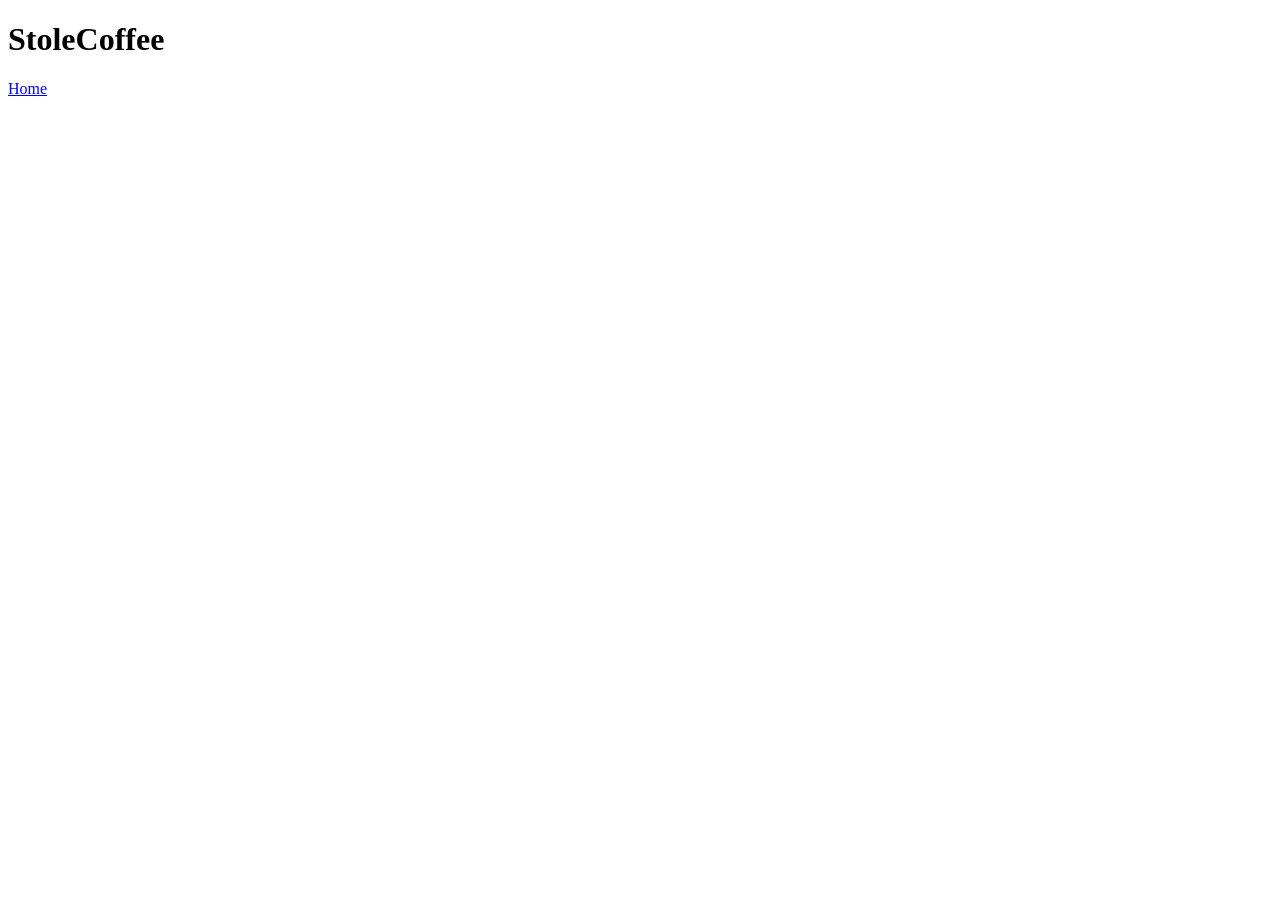
==== index.html @ bc3f7f2f "index.html、README.md、style.cssの作成" ====
<!DOCTYPE html>
<html lang="ja">

<head>
    <meta charset="UTF-8">
    <meta name="viewport" content="width=device-width, initial-scale=1.0">
    <title>StoleCoffee</title>
</head>

<body>
    <h1>StoleCoffee</h1>
    <a href="index.html">Home</a>
    <a href=""></a>
    <a href=""></a>
    <a href=""></a>
</body>

</html>
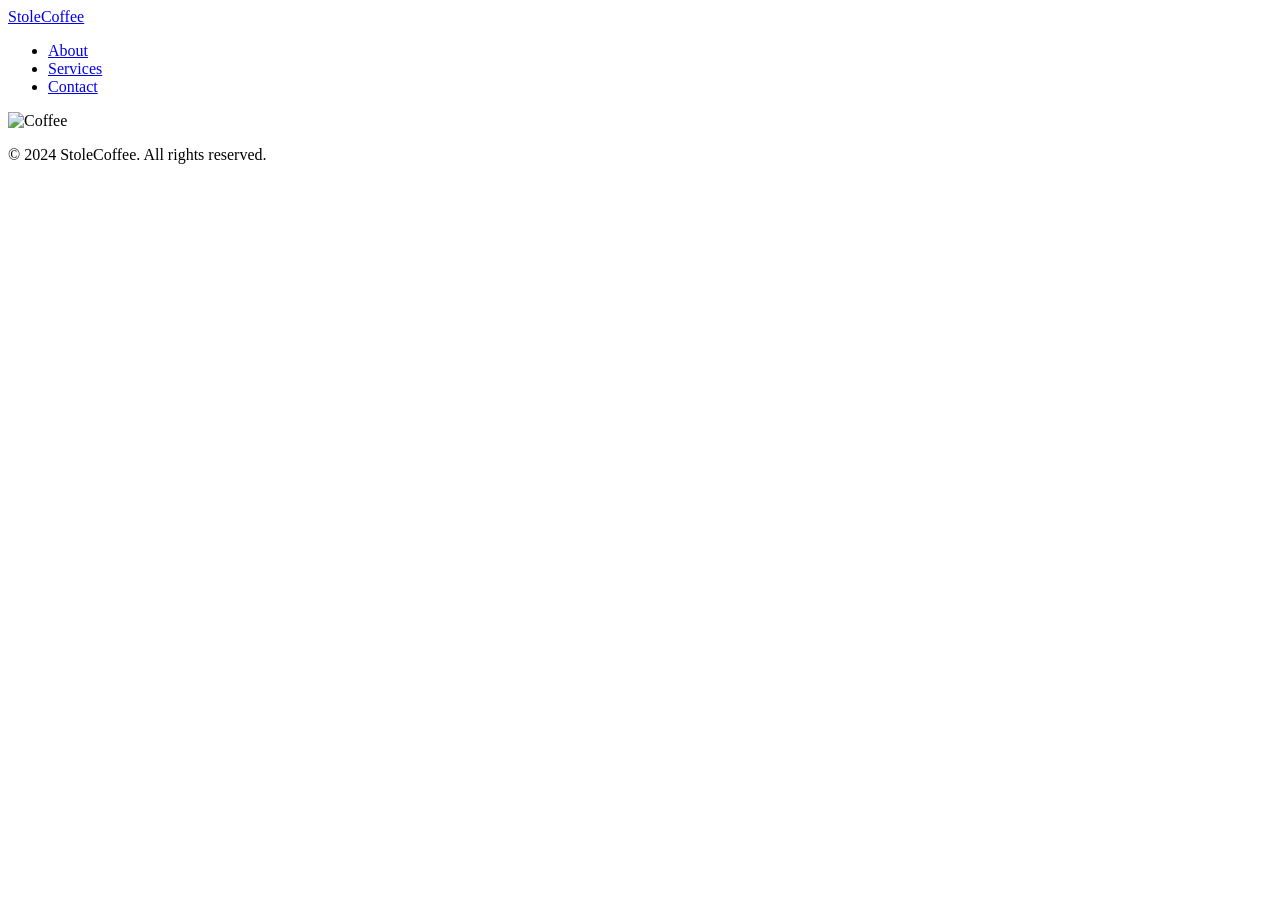
==== commit e4b26d56: "index.htmlの編集と画像の追加" ====
--- a/index.html
+++ b/index.html
@@ -5,14 +5,25 @@
     <meta charset="UTF-8">
     <meta name="viewport" content="width=device-width, initial-scale=1.0">
     <title>StoleCoffee</title>
+    <link rel="stylesheet" href="style.css">
 </head>
-
 <body>
-    <h1>StoleCoffee</h1>
-    <a href="index.html">Home</a>
-    <a href=""></a>
-    <a href=""></a>
-    <a href=""></a>
+    <header>
+        <a class="header-logo" href="index.html">StoleCoffee</a>
+        <nav class="header-nav">
+            <ul class="header-list">
+                <li class="header-item"><a href="about.html">About</a></li>
+                <li class="header-item"><a href="services.html">Services</a></li>
+                <li class="header-item"><a href="contact.html">Contact</a></li>
+            </ul>
+        </nav>
+    </header>
+    <main>
+        <img src="img/coffee.png" alt="Coffee" class="main-image">
+    </main>
+    <footer>
+        <p>&copy; 2024 StoleCoffee. All rights reserved.</p>
+    </footer>
 </body>
 
 </html>
--- a/style.css
+++ b/style.css
@@ -0,0 +1 @@
+@charset "UTF-8";
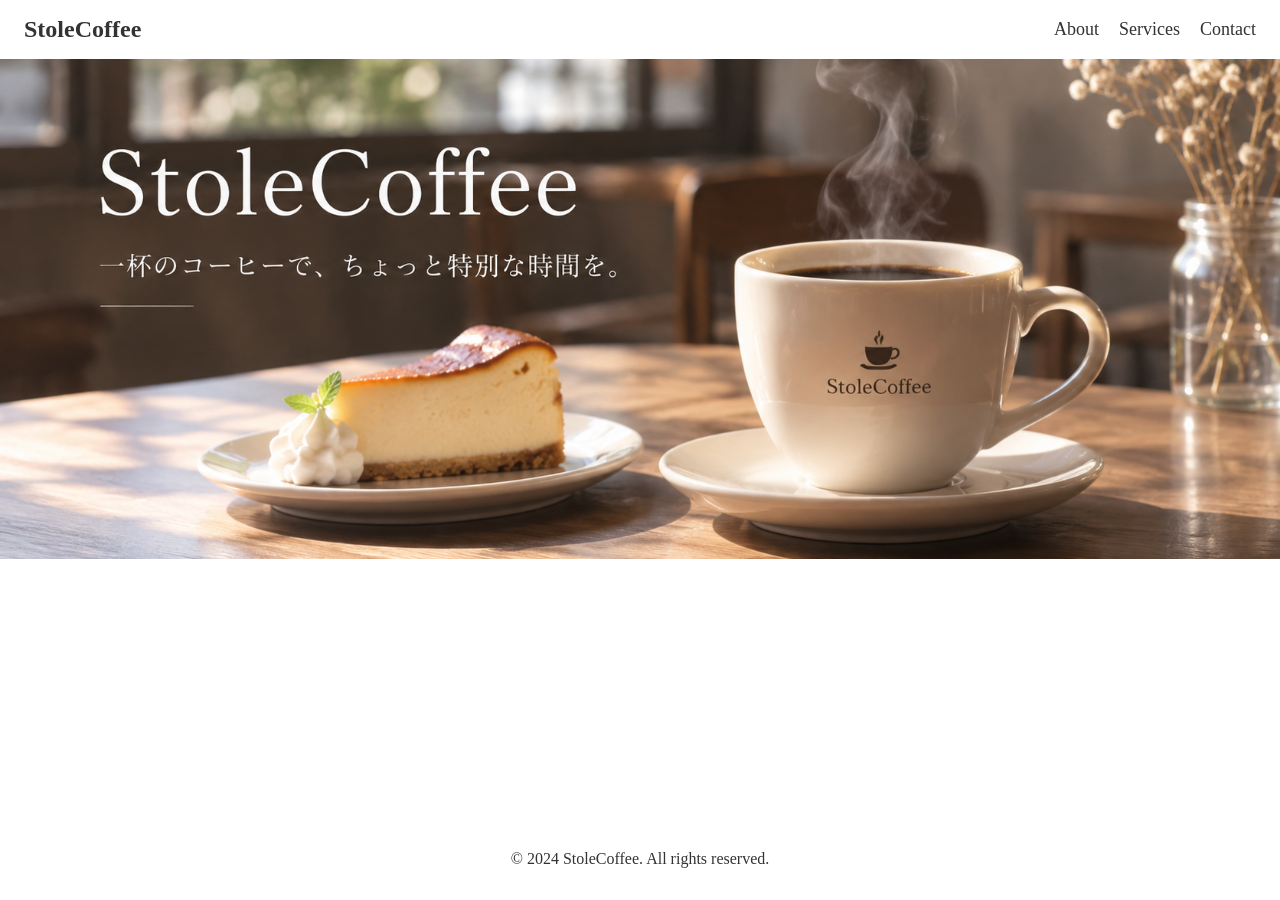
==== commit 872e80b1: "cssファイルの追加とindex.htmlの編集" ====
--- a/index.html
+++ b/index.html
@@ -5,8 +5,11 @@
     <meta charset="UTF-8">
     <meta name="viewport" content="width=device-width, initial-scale=1.0">
     <title>StoleCoffee</title>
+    <link rel="stylesheet" href="top.css">
+    <link rel="stylesheet" href="template.css">
     <link rel="stylesheet" href="style.css">
 </head>
+
 <body>
     <header>
         <a class="header-logo" href="index.html">StoleCoffee</a>
@@ -19,7 +22,7 @@
         </nav>
     </header>
     <main>
-        <img src="img/coffee.png" alt="Coffee" class="main-image">
+        <img src="image/coffee.png" alt="Coffee" class="main-image">
     </main>
     <footer>
         <p>&copy; 2024 StoleCoffee. All rights reserved.</p>
--- a/top.css
+++ b/top.css
@@ -0,0 +1,6 @@
+@charset "UTF-8";
+.main-image{
+    width: 100%;
+    height: 500px;
+    object-fit: cover;
+}
--- a/template.css
+++ b/template.css
@@ -0,0 +1,39 @@
+@charset "UTF-8";
+header{
+    display: flex;
+    justify-content: space-between;
+    align-items: center;
+    background-color: #fff;
+    color: #333;
+    padding: 16px 24px;
+    box-shadow: 0px -2px 4px rgba(0, 0, 0, 0.1);
+}
+.header-logo{
+    font-size: 24px;
+    font-weight: bold;
+    color: #333;
+    text-decoration: none;
+}
+.header-nav{
+    display: flex;
+}
+.header-list{
+    display: flex;
+    list-style: none;
+    align-items: center;
+    margin: 0;
+    padding: 0;
+    gap: 20px;
+}
+.header-item a{
+    color: #333;
+    text-decoration: none;
+    font-size: 18px;
+}
+footer{
+    background-color: #fff;
+    color: #333;
+    text-align: center;
+    padding: 16px 24px;
+    margin-top: auto;
+}
--- a/style.css
+++ b/style.css
@@ -1 +1,7 @@
 @charset "UTF-8";
+body{
+    display: flex;
+    flex-direction: column;
+    margin: 0;
+    min-height: 100vh;
+}
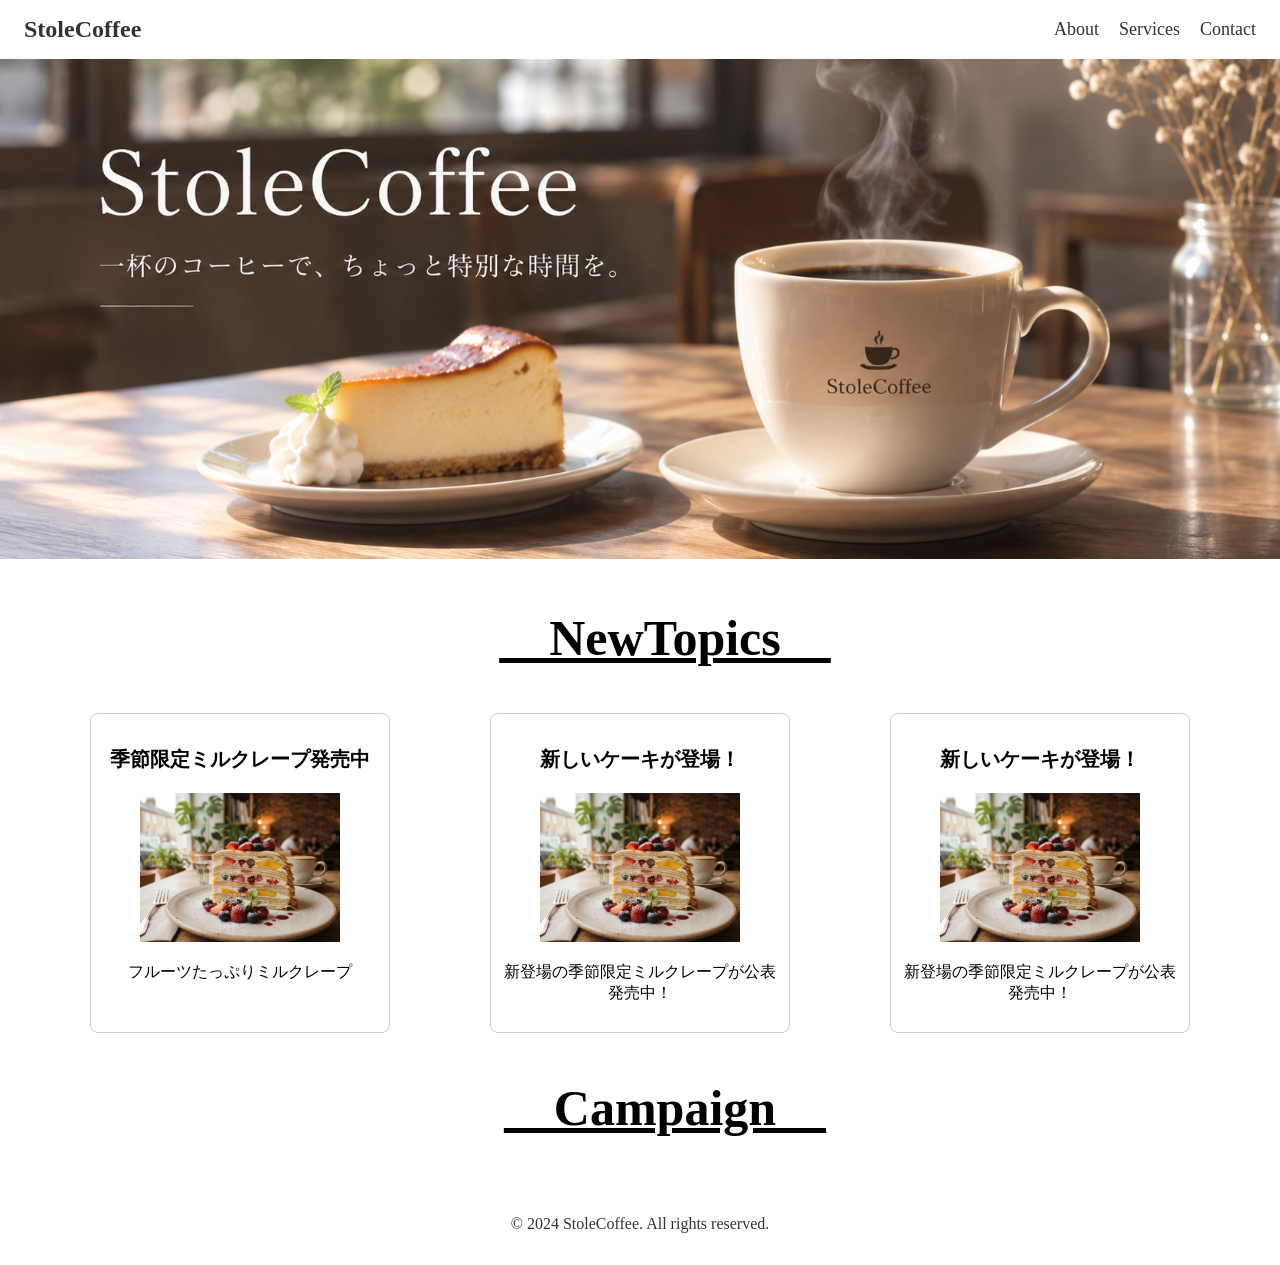
==== commit 2fad0e4c: "index.htmlの編集" ====
--- a/index.html
+++ b/index.html
@@ -23,6 +23,25 @@
     </header>
     <main>
         <img src="image/coffee.png" alt="Coffee" class="main-image">
+        <h2>　NewTopics　</h2>
+        <div class="container">
+            <div class="box">
+                <h3>季節限定ミルクレープ発売中</h3>
+                <img src="image/top-MilleCrepe.jpg" class="box-image">
+                <p>フルーツたっぷりミルクレープ</p>
+            </div>
+            <div class="box">
+                <h3>新しいケーキが登場！</h3>
+                <img src="image/top-MilleCrepe.jpg" class="box-image">
+                <p>新登場の季節限定ミルクレープが公表発売中！</p>
+            </div>
+            <div class="box">
+                <h3>新しいケーキが登場！</h3>
+                <img src="image/top-MilleCrepe.jpg" class="box-image">
+                <p>新登場の季節限定ミルクレープが公表発売中！</p>
+            </div>
+        </div>
+        <h2>　Campaign　</h2>
     </main>
     <footer>
         <p>&copy; 2024 StoleCoffee. All rights reserved.</p>
--- a/top.css
+++ b/top.css
@@ -1,6 +1,41 @@
 @charset "UTF-8";
+body{
+    display: flex;
+    flex-direction: column;
+    margin: 0;
+    min-height: 100vh;
+}
 .main-image{
     width: 100%;
     height: 500px;
     object-fit: cover;
+}
+h2{
+    text-align: center;
+    font-size: 50px;
+    text-decoration: underline;
+}
+h3{
+    font-size: 20px;
+}
+.box{
+    width: 300px;
+    height: 320px;
+  border: 1px solid #ccc;  
+  border-radius: 8px;      
+  padding: 12px;    
+  background-color: #fff; 
+  text-align: center;     
+  box-sizing: border-box;
+}
+.box-image{
+    width: 200px;
+    height: auto;
+}
+.container{
+  justify-content: center; 
+  align-items: center;   
+  gap: 100px;            
+  margin: 0 auto;  
+  display: flex;
 }
--- a/style.css
+++ b/style.css
@@ -1,7 +1 @@
 @charset "UTF-8";
-body{
-    display: flex;
-    flex-direction: column;
-    margin: 0;
-    min-height: 100vh;
-}
